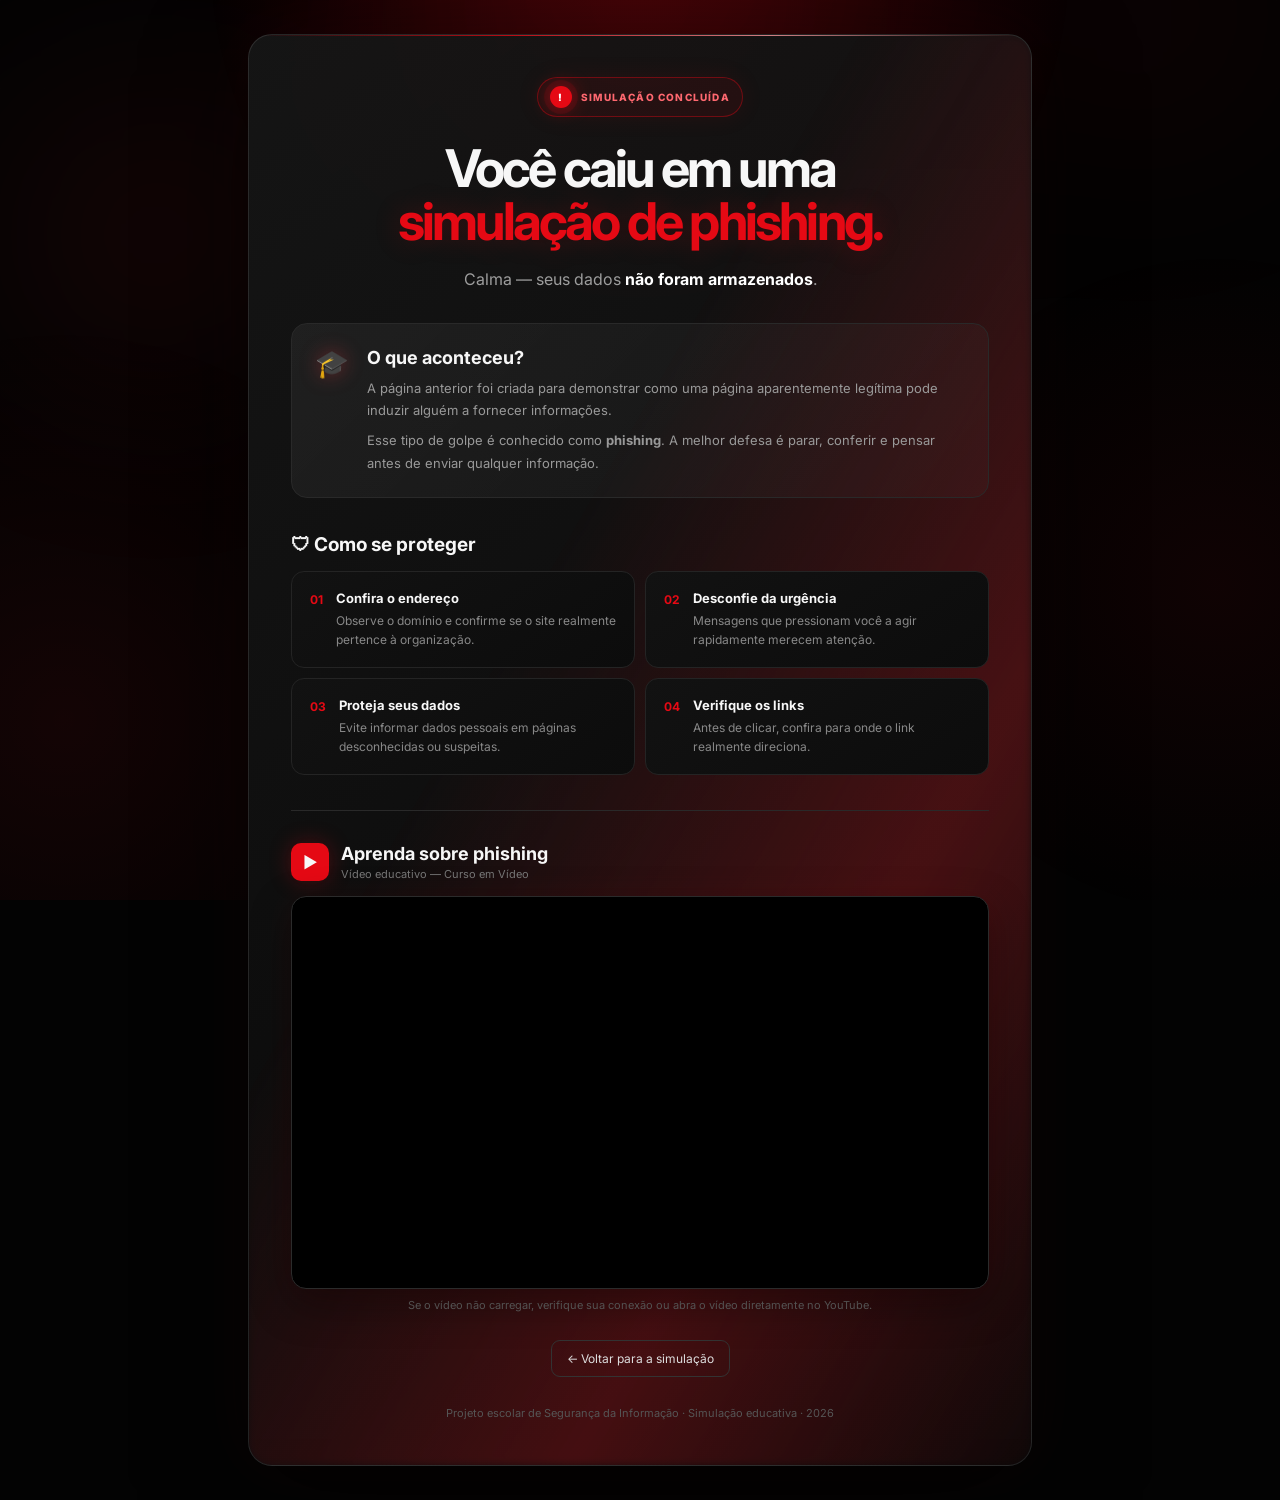
==== alerta.html @ 76ec2d92 "Add files via upload" ====
<!DOCTYPE html>
<html lang="pt-BR">
<head>
<meta charset="UTF-8">
<meta name="viewport" content="width=device-width, initial-scale=1.0">
<title>Alerta — Simulação de Phishing</title>
<link rel="preconnect" href="https://fonts.googleapis.com">
<link rel="preconnect" href="https://fonts.gstatic.com" crossorigin>
<link href="https://fonts.googleapis.com/css2?family=Inter:wght@400;500;600;700;800&display=swap" rel="stylesheet">
<link rel="stylesheet" href="style.css">
</head>
<body class="pagina-alerta">
<div class="bg-glow"></div>
<main class="container">
<section class="card alerta-card">
  <div class="status"><div class="pulse">!</div><span>SIMULAÇÃO CONCLUÍDA</span></div>
  <h1>Você caiu em uma<br><span>simulação de phishing.</span></h1>
  <p class="lead">Calma — seus dados <strong>não foram armazenados</strong>.</p>

  <div class="explicacao">
    <div class="section-icon">🎓</div>
    <div>
      <h2>O que aconteceu?</h2>
      <p>A página anterior foi criada para demonstrar como uma página aparentemente legítima pode induzir alguém a fornecer informações.</p>
      <p>Esse tipo de golpe é conhecido como <strong>phishing</strong>. A melhor defesa é parar, conferir e pensar antes de enviar qualquer informação.</p>
    </div>
  </div>

  <h2 class="section-title">🛡 Como se proteger</h2>
  <div class="dicas">
    <article><b>01</b><div><h3>Confira o endereço</h3><p>Observe o domínio e confirme se o site realmente pertence à organização.</p></div></article>
    <article><b>02</b><div><h3>Desconfie da urgência</h3><p>Mensagens que pressionam você a agir rapidamente merecem atenção.</p></div></article>
    <article><b>03</b><div><h3>Proteja seus dados</h3><p>Evite informar dados pessoais em páginas desconhecidas ou suspeitas.</p></div></article>
    <article><b>04</b><div><h3>Verifique os links</h3><p>Antes de clicar, confira para onde o link realmente direciona.</p></div></article>
  </div>

  <div class="video-box">
    <div class="video-heading"><span>▶</span><div><h2>Aprenda sobre phishing</h2><p>Vídeo educativo — Curso em Vídeo</p></div></div>
    <div class="iframe-wrap">
      <iframe
        src="https://www.youtube.com/embed/EihZ8WFBGKA"
        title="Phishing e Códigos Maliciosos - Curso em Vídeo"
        loading="lazy"
        allow="accelerometer; autoplay; clipboard-write; encrypted-media; gyroscope; picture-in-picture; web-share"
        referrerpolicy="strict-origin-when-cross-origin"
        allowfullscreen></iframe>
    </div>
    <p class="video-note">Se o vídeo não carregar, verifique sua conexão ou abra o vídeo diretamente no YouTube.</p>
  </div>

  <a class="voltar" href="index.html">← Voltar para a simulação</a>
  <footer>Projeto escolar de Segurança da Informação · Simulação educativa · 2026</footer>
</section>
</main>
</body>
</html>
---- style.css ----
*{margin:0;padding:0;box-sizing:border-box}
:root{--red:#e50914;--red2:#ff3945;--hot:#ff6b72;--dark:#050505;--card:#101010;--line:#292929;--text:#f7f7f7;--muted:#9d9d9d}
html{scroll-behavior:smooth}
body{font-family:Inter,Arial,sans-serif;background:#030303;color:var(--text);min-height:100vh;overflow-x:hidden}
body:before{content:"";position:fixed;inset:0;z-index:-5;background:radial-gradient(circle at 50% -5%,rgba(229,9,20,.22),transparent 38%),radial-gradient(circle at 5% 80%,rgba(255,30,40,.07),transparent 28%),radial-gradient(circle at 95% 65%,rgba(229,9,20,.06),transparent 25%);pointer-events:none}
body:after{content:"";position:fixed;inset:0;z-index:-4;opacity:.18;background-image:linear-gradient(rgba(255,255,255,.025) 1px,transparent 1px),linear-gradient(90deg,rgba(255,255,255,.025) 1px,transparent 1px);background-size:44px 44px;mask-image:linear-gradient(to bottom,black,transparent 90%);pointer-events:none}
.bg-glow{position:fixed;width:520px;height:520px;background:rgba(229,9,20,.11);filter:blur(110px);border-radius:50%;top:-280px;left:50%;transform:translateX(-50%);pointer-events:none;animation:glowPulse 5s ease-in-out infinite alternate;z-index:-3}
.bg-glow:before,.bg-glow:after{content:"";position:absolute;border-radius:50%;filter:blur(60px)}
.bg-glow:before{width:190px;height:190px;background:rgba(255,40,50,.2);left:-320px;top:420px;animation:floatA 8s ease-in-out infinite}
.bg-glow:after{width:150px;height:150px;background:rgba(255,0,20,.16);right:-320px;top:220px;animation:floatB 10s ease-in-out infinite}
.container{width:min(100%,820px);margin:auto;padding:34px 18px;position:relative}
.card{position:relative;background:linear-gradient(145deg,rgba(22,22,22,.94),rgba(8,8,8,.96));border:1px solid rgba(255,255,255,.11);border-radius:24px;box-shadow:0 30px 100px rgba(0,0,0,.65),0 0 70px rgba(229,9,20,.05);overflow:hidden;animation:cardIn .75s cubic-bezier(.2,.8,.2,1) both;backdrop-filter:blur(18px)}
.card:before{content:"";position:absolute;inset:-2px;z-index:-1;border-radius:inherit;background:linear-gradient(120deg,transparent 15%,rgba(255,30,40,.4),transparent 42%,transparent 70%,rgba(255,255,255,.08),transparent 90%);background-size:250% 250%;animation:borderSweep 8s linear infinite;filter:blur(5px);opacity:.6}
.card:after{content:"";position:absolute;left:0;right:0;top:0;height:1px;background:linear-gradient(90deg,transparent,var(--red),#ff9a9f,transparent);opacity:.8;animation:lineGlow 3s ease-in-out infinite}
.form-card{padding:42px}.brand{display:flex;align-items:center;gap:12px;font-size:13px;letter-spacing:2px;font-weight:700;color:#ddd;animation:fadeUp .7s .05s both}.brand b{color:var(--red)}
.logo{width:40px;height:40px;border-radius:12px;background:linear-gradient(145deg,var(--red2),#b8000a);display:grid;place-items:center;font-size:17px;box-shadow:0 0 25px rgba(229,9,20,.4),inset 0 1px rgba(255,255,255,.25);animation:logoFloat 3s ease-in-out infinite}
.hero{padding:65px 0 38px;max-width:680px}.tag{display:inline-flex;align-items:center;gap:8px;color:#ff7278;background:rgba(229,9,20,.09);border:1px solid rgba(229,9,20,.38);padding:8px 12px;border-radius:99px;font-size:10px;font-weight:800;letter-spacing:1.4px;box-shadow:0 0 25px rgba(229,9,20,.08);animation:fadeUp .7s .15s both}.tag:before{content:"";width:6px;height:6px;border-radius:50%;background:#ff4b55;box-shadow:0 0 12px #ff303c;animation:dotPulse 1.4s infinite}
.hero h1,.alerta-card>h1{font-size:clamp(38px,7vw,64px);line-height:1.02;letter-spacing:-2.8px;margin:18px 0;animation:fadeUp .7s .25s both}.hero h1 span,.alerta-card h1 span{color:var(--red);text-shadow:0 0 28px rgba(229,9,20,.22)}.hero p,.lead{color:var(--muted);font-size:16px;line-height:1.7;max-width:600px;animation:fadeUp .7s .35s both}
form{border-top:1px solid var(--line);padding-top:34px;animation:fadeUp .7s .45s both}.grid{display:grid;grid-template-columns:1fr 1fr;gap:18px}.campo{margin-bottom:23px}label{display:block;font-size:13px;font-weight:700;margin-bottom:9px;color:#ddd}
input{width:100%;height:54px;border:1px solid #303030;border-radius:12px;background:rgba(6,6,6,.85);color:#fff;padding:0 15px;font-size:14px;outline:none;transition:.25s;box-shadow:inset 0 0 0 1px transparent}input::placeholder{color:#626262}input:hover{border-color:#484848}input:focus{border-color:var(--red);box-shadow:0 0 0 3px rgba(229,9,20,.1),0 0 28px rgba(229,9,20,.13);transform:translateY(-1px)}
.aviso{display:flex;gap:13px;padding:15px;border:1px solid rgba(229,9,20,.25);background:linear-gradient(90deg,rgba(229,9,20,.08),rgba(229,9,20,.025));border-radius:12px;margin:5px 0 20px;animation:warningPulse 3s ease-in-out infinite}.aviso>span{color:#ff4c55;font-size:20px;text-shadow:0 0 14px rgba(255,40,50,.6)}.aviso strong{font-size:13px}.aviso p{color:#999;font-size:12px;line-height:1.5;margin-top:4px}
button{position:relative;isolation:isolate;overflow:hidden;width:100%;height:56px;border:0;border-radius:12px;background:linear-gradient(110deg,#b90009,var(--red),#ff2732,var(--red));background-size:300% 100%;color:#fff;font-weight:800;font-size:14px;cursor:pointer;transition:.25s;box-shadow:0 12px 35px rgba(229,9,20,.25),0 0 0 1px rgba(255,255,255,.08) inset;animation:buttonGradient 5s linear infinite}button:before{content:"";position:absolute;inset:0;z-index:-1;background:linear-gradient(100deg,transparent 20%,rgba(255,255,255,.32) 48%,transparent 70%);transform:translateX(-120%);animation:shine 3.5s ease-in-out infinite}button:hover{transform:translateY(-3px);box-shadow:0 18px 45px rgba(229,9,20,.38),0 0 30px rgba(229,9,20,.14)}button:active{transform:translateY(-1px) scale(.995)}button span{font-size:18px;margin-left:7px;display:inline-block;transition:.25s}button:hover span{transform:translateX(5px)}
footer{text-align:center;color:#555;font-size:11px;margin-top:28px;line-height:1.6}
.alerta-card{padding:42px;text-align:center}.status{display:inline-flex;align-items:center;gap:9px;border:1px solid rgba(229,9,20,.4);background:rgba(229,9,20,.08);color:#ff6870;padding:8px 12px;border-radius:99px;font-size:10px;font-weight:800;letter-spacing:1.2px;box-shadow:0 0 25px rgba(229,9,20,.08);animation:fadeUp .7s both}.pulse{width:22px;height:22px;border-radius:50%;background:var(--red);color:#fff;display:grid;place-items:center;font-weight:900;box-shadow:0 0 0 6px rgba(229,9,20,.1),0 0 18px rgba(229,9,20,.55);animation:dotPulse 1.5s infinite}.alerta-card>h1{font-size:clamp(34px,6vw,52px);margin-top:25px}.lead{margin:0 auto 30px}.lead strong{color:#fff}
.explicacao{display:flex;text-align:left;gap:18px;padding:23px;background:linear-gradient(135deg,rgba(255,255,255,.055),rgba(255,255,255,.018));border:1px solid var(--line);border-radius:16px;margin-bottom:35px;transition:.3s}.explicacao:hover{transform:translateY(-4px);border-color:rgba(229,9,20,.35);box-shadow:0 15px 40px rgba(0,0,0,.3),0 0 25px rgba(229,9,20,.07)}.section-icon{font-size:27px;filter:drop-shadow(0 0 10px rgba(255,60,70,.35))}.explicacao h2{font-size:18px;margin-bottom:9px}.explicacao p{color:#999;font-size:13px;line-height:1.7;margin-bottom:8px}.explicacao p:last-child{margin-bottom:0}.section-title{text-align:left;font-size:19px;margin-bottom:15px}
.dicas{display:grid;grid-template-columns:1fr 1fr;gap:10px;text-align:left;margin-bottom:35px}.dicas article{display:flex;gap:13px;padding:18px;background:linear-gradient(145deg,#121212,#0c0c0c);border:1px solid #242424;border-radius:13px;transition:.3s;position:relative;overflow:hidden}.dicas article:before{content:"";position:absolute;inset:0;background:linear-gradient(110deg,transparent,rgba(229,9,20,.09),transparent);transform:translateX(-110%);transition:.5s}.dicas article:hover{transform:translateY(-5px);border-color:rgba(229,9,20,.35);box-shadow:0 12px 30px rgba(0,0,0,.35),0 0 24px rgba(229,9,20,.07)}.dicas article:hover:before{transform:translateX(110%)}.dicas article>b{color:var(--red);font-size:12px;padding-top:2px}.dicas h3{font-size:13px;margin-bottom:5px}.dicas p{font-size:12px;line-height:1.6;color:#888}
.video-box{text-align:left;border-top:1px solid var(--line);padding-top:32px}.video-heading{display:flex;align-items:center;gap:12px;margin-bottom:15px}.video-heading>span{width:38px;height:38px;border-radius:10px;background:var(--red);display:grid;place-items:center;box-shadow:0 0 22px rgba(229,9,20,.28);animation:logoFloat 3s ease-in-out infinite}.video-heading h2{font-size:18px}.video-heading p{font-size:11px;color:#777;margin-top:3px}.iframe-wrap{position:relative;width:100%;aspect-ratio:16/9;background:#000;border-radius:15px;overflow:hidden;border:1px solid #2b2b2b;box-shadow:0 15px 40px rgba(0,0,0,.4),0 0 35px rgba(229,9,20,.07);transition:.3s}.iframe-wrap:hover{border-color:rgba(229,9,20,.35);box-shadow:0 18px 50px rgba(0,0,0,.5),0 0 45px rgba(229,9,20,.11)}iframe{width:100%;height:100%;border:0;display:block}.video-note{color:#666;font-size:11px;text-align:center;margin-top:9px}.voltar{display:block;width:max-content;margin:28px auto 0;color:#ddd;text-decoration:none;font-size:12px;border:1px solid #333;padding:10px 15px;border-radius:9px;transition:.25s}.voltar:hover{border-color:var(--red);color:#fff;box-shadow:0 0 22px rgba(229,9,20,.12);transform:translateY(-2px)}
@keyframes cardIn{from{opacity:0;transform:translateY(25px) scale(.985)}to{opacity:1;transform:none}}@keyframes fadeUp{from{opacity:0;transform:translateY(14px)}to{opacity:1;transform:none}}@keyframes glowPulse{from{opacity:.55;transform:translateX(-50%) scale(.95)}to{opacity:1;transform:translateX(-50%) scale(1.08)}}@keyframes logoFloat{0%,100%{transform:translateY(0)}50%{transform:translateY(-4px)}}@keyframes dotPulse{0%,100%{box-shadow:0 0 0 5px rgba(229,9,20,.1),0 0 12px rgba(229,9,20,.4)}50%{box-shadow:0 0 0 9px rgba(229,9,20,.02),0 0 24px rgba(229,9,20,.8)}}@keyframes borderSweep{0%{background-position:0% 50%}100%{background-position:250% 50%}}@keyframes lineGlow{0%,100%{opacity:.35}50%{opacity:1}}@keyframes warningPulse{0%,100%{box-shadow:0 0 0 rgba(229,9,20,0)}50%{box-shadow:0 0 25px rgba(229,9,20,.06)}}@keyframes buttonGradient{0%{background-position:0% 50%}100%{background-position:300% 50%}}@keyframes shine{0%,45%{transform:translateX(-120%)}70%,100%{transform:translateX(120%)}}@keyframes floatA{0%,100%{transform:translate(0,0)}50%{transform:translate(35px,-25px)}}@keyframes floatB{0%,100%{transform:translate(0,0)}50%{transform:translate(-30px,30px)}}
@media(prefers-reduced-motion:reduce){*,*::before,*::after{animation-duration:.001ms!important;animation-iteration-count:1!important;scroll-behavior:auto!important;transition:none!important}}
@media(max-width:650px){.container{padding:15px 10px}.form-card,.alerta-card{padding:25px 19px;border-radius:18px}.hero{padding:45px 0 30px}.hero h1,.alerta-card>h1{letter-spacing:-1.8px}.grid,.dicas{grid-template-columns:1fr}.explicacao{padding:17px}.video-box{padding-top:25px}}
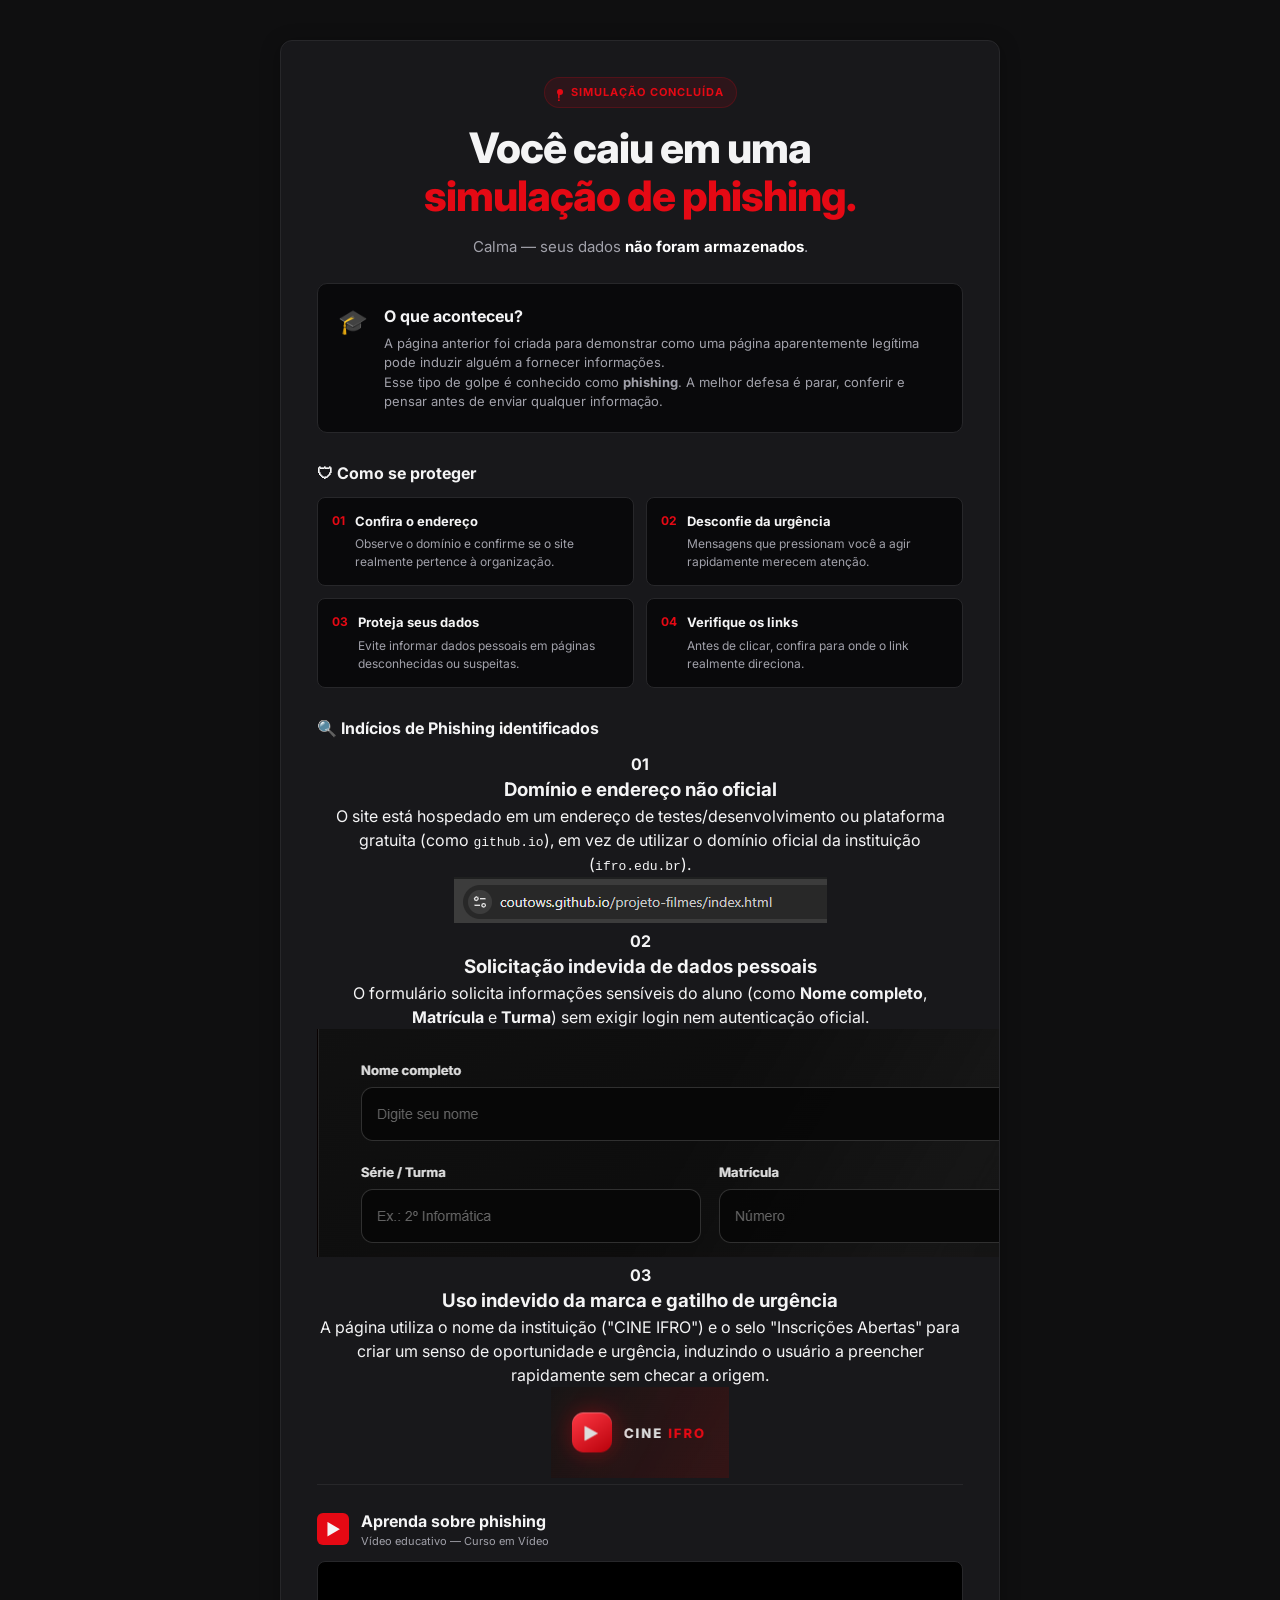
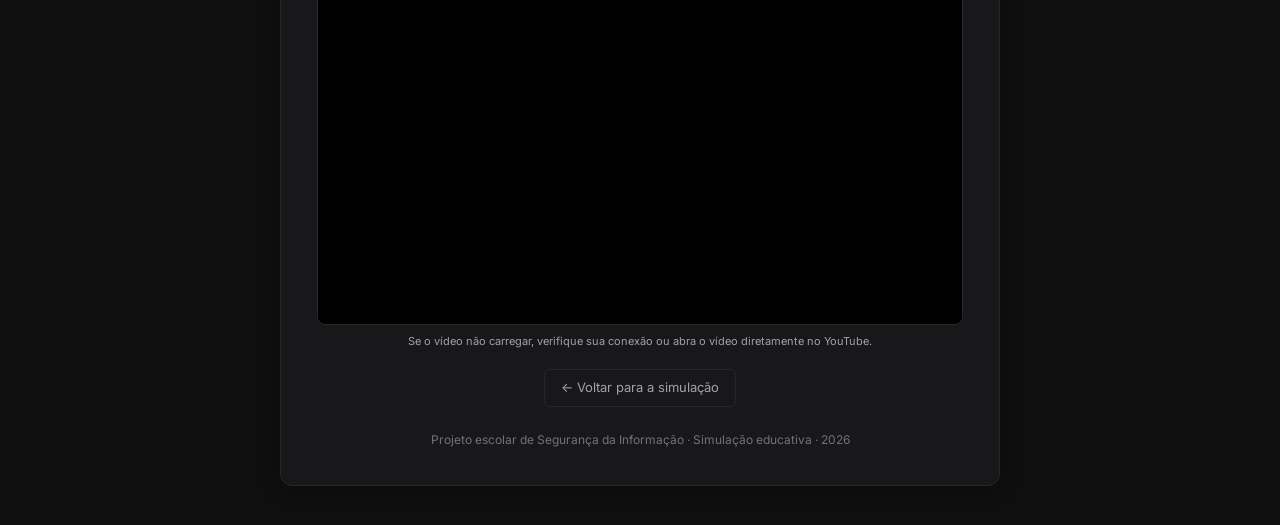
==== commit 3a27b795: "mudança para mostrar melhor as provas de phishing" ====
--- a/alerta.html
+++ b/alerta.html
@@ -1,56 +1,137 @@
 <!DOCTYPE html>
 <html lang="pt-BR">
+
 <head>
-<meta charset="UTF-8">
-<meta name="viewport" content="width=device-width, initial-scale=1.0">
-<title>Alerta — Simulação de Phishing</title>
-<link rel="preconnect" href="https://fonts.googleapis.com">
-<link rel="preconnect" href="https://fonts.gstatic.com" crossorigin>
-<link href="https://fonts.googleapis.com/css2?family=Inter:wght@400;500;600;700;800&display=swap" rel="stylesheet">
-<link rel="stylesheet" href="style.css">
+  <meta charset="UTF-8">
+  <meta name="viewport" content="width=device-width, initial-scale=1.0">
+  <title>Alerta — Simulação de Phishing</title>
+  <link rel="preconnect" href="https://fonts.googleapis.com">
+  <link rel="preconnect" href="https://fonts.gstatic.com" crossorigin>
+  <link href="https://fonts.googleapis.com/css2?family=Inter:wght@400;500;600;700;800&display=swap" rel="stylesheet">
+  <link rel="stylesheet" href="style.css">
 </head>
+
 <body class="pagina-alerta">
-<div class="bg-glow"></div>
-<main class="container">
-<section class="card alerta-card">
-  <div class="status"><div class="pulse">!</div><span>SIMULAÇÃO CONCLUÍDA</span></div>
-  <h1>Você caiu em uma<br><span>simulação de phishing.</span></h1>
-  <p class="lead">Calma — seus dados <strong>não foram armazenados</strong>.</p>
+  <div class="bg-glow"></div>
+  <main class="container">
+    <section class="card alerta-card">
+      <div class="status">
+        <div class="pulse">!</div><span>SIMULAÇÃO CONCLUÍDA</span>
+      </div>
+      <h1>Você caiu em uma<br><span>simulação de phishing.</span></h1>
+      <p class="lead">Calma — seus dados <strong>não foram armazenados</strong>.</p>
 
-  <div class="explicacao">
-    <div class="section-icon">🎓</div>
-    <div>
-      <h2>O que aconteceu?</h2>
-      <p>A página anterior foi criada para demonstrar como uma página aparentemente legítima pode induzir alguém a fornecer informações.</p>
-      <p>Esse tipo de golpe é conhecido como <strong>phishing</strong>. A melhor defesa é parar, conferir e pensar antes de enviar qualquer informação.</p>
-    </div>
-  </div>
+      <div class="explicacao">
+        <div class="section-icon">🎓</div>
+        <div>
+          <h2>O que aconteceu?</h2>
+          <p>A página anterior foi criada para demonstrar como uma página aparentemente legítima pode induzir alguém a
+            fornecer informações.</p>
+          <p>Esse tipo de golpe é conhecido como <strong>phishing</strong>. A melhor defesa é parar, conferir e pensar
+            antes de enviar qualquer informação.</p>
+        </div>
+      </div>
 
-  <h2 class="section-title">🛡 Como se proteger</h2>
-  <div class="dicas">
-    <article><b>01</b><div><h3>Confira o endereço</h3><p>Observe o domínio e confirme se o site realmente pertence à organização.</p></div></article>
-    <article><b>02</b><div><h3>Desconfie da urgência</h3><p>Mensagens que pressionam você a agir rapidamente merecem atenção.</p></div></article>
-    <article><b>03</b><div><h3>Proteja seus dados</h3><p>Evite informar dados pessoais em páginas desconhecidas ou suspeitas.</p></div></article>
-    <article><b>04</b><div><h3>Verifique os links</h3><p>Antes de clicar, confira para onde o link realmente direciona.</p></div></article>
-  </div>
+      <h2 class="section-title">🛡 Como se proteger</h2>
+      <div class="dicas">
+        <article><b>01</b>
+          <div>
+            <h3>Confira o endereço</h3>
+            <p>Observe o domínio e confirme se o site realmente pertence à organização.</p>
+          </div>
+        </article>
+        <article><b>02</b>
+          <div>
+            <h3>Desconfie da urgência</h3>
+            <p>Mensagens que pressionam você a agir rapidamente merecem atenção.</p>
+          </div>
+        </article>
+        <article><b>03</b>
+          <div>
+            <h3>Proteja seus dados</h3>
+            <p>Evite informar dados pessoais em páginas desconhecidas ou suspeitas.</p>
+          </div>
+        </article>
+        <article><b>04</b>
+          <div>
+            <h3>Verifique os links</h3>
+            <p>Antes de clicar, confira para onde o link realmente direciona.</p>
+          </div>
+        </article>
+      </div>
 
-  <div class="video-box">
-    <div class="video-heading"><span>▶</span><div><h2>Aprenda sobre phishing</h2><p>Vídeo educativo — Curso em Vídeo</p></div></div>
-    <div class="iframe-wrap">
-      <iframe
-        src="https://www.youtube.com/embed/EihZ8WFBGKA"
-        title="Phishing e Códigos Maliciosos - Curso em Vídeo"
-        loading="lazy"
-        allow="accelerometer; autoplay; clipboard-write; encrypted-media; gyroscope; picture-in-picture; web-share"
-        referrerpolicy="strict-origin-when-cross-origin"
-        allowfullscreen></iframe>
-    </div>
-    <p class="video-note">Se o vídeo não carregar, verifique sua conexão ou abra o vídeo diretamente no YouTube.</p>
-  </div>
+      <h2 class="section-title">🔍 Indícios de Phishing identificados</h2>
+      <div class="indicios-lista">
 
-  <a class="voltar" href="index.html">← Voltar para a simulação</a>
-  <footer>Projeto escolar de Segurança da Informação · Simulação educativa · 2026</footer>
-</section>
-</main>
+        <article class="indicio-card">
+          <div class="indicio-conteudo">
+            <b>01</b>
+            <div>
+              <h3>Domínio e endereço não oficial</h3>
+              <p>O site está hospedado em um endereço de testes/desenvolvimento ou plataforma gratuita (como
+                <code>github.io</code>), em vez de utilizar o domínio oficial da instituição (<code>ifro.edu.br</code>).
+              </p>
+            </div>
+          </div>
+          <div class="imagem-container">
+            <!-- COLOQUE SUA IMAGEM DO INDICIO 1 AQUI -->
+            <img src="indicios/link.png" alt="Indício 1 - Domínio não oficial">
+          </div>
+        </article>
+
+        <article class="indicio-card">
+          <div class="indicio-conteudo">
+            <b>02</b>
+            <div>
+              <h3>Solicitação indevida de dados pessoais</h3>
+              <p>O formulário solicita informações sensíveis do aluno (como <strong>Nome completo</strong>,
+                <strong>Matrícula</strong> e <strong>Turma</strong>) sem exigir login nem autenticação oficial.</p>
+            </div>
+          </div>
+          <div class="imagem-container">
+            <!-- COLOQUE SUA IMAGEM DO INDICIO 2 AQUI -->
+            <img src="indicios/dados_pessoais.png" alt="Indício 2 - Coleta de dados sensíveis">
+          </div>
+        </article>
+
+        <article class="indicio-card">
+          <div class="indicio-conteudo">
+            <b>03</b>
+            <div>
+              <h3>Uso indevido da marca e gatilho de urgência</h3>
+              <p>A página utiliza o nome da instituição ("CINE IFRO") e o selo "Inscrições Abertas" para criar um senso
+                de oportunidade e urgência, induzindo o usuário a preencher rapidamente sem checar a origem.</p>
+            </div>
+          </div>
+          <div class="imagem-container">
+            <!-- COLOQUE SUA IMAGEM DO INDICIO 3 AQUI -->
+            <img src="indicios/logo.png" alt="Indício 3 - Uso de marca e urgência">
+          </div>
+        </article>
+
+      </div>
+
+      <div class="video-box">
+        <div class="video-heading"><span>▶</span>
+          <div>
+            <h2>Aprenda sobre phishing</h2>
+            <p>Vídeo educativo — Curso em Vídeo</p>
+          </div>
+        </div>
+        <div class="iframe-wrap">
+          <iframe src="https://www.youtube.com/embed/2HOZubaXhaA" title="Como não cair em um golpe digital"
+            loading="lazy"
+            allow="accelerometer; autoplay; clipboard-write; encrypted-media; gyroscope; picture-in-picture; web-share"
+            referrerpolicy="strict-origin-when-cross-origin" allowfullscreen>
+          </iframe>
+        </div>
+        <p class="video-note">Se o vídeo não carregar, verifique sua conexão ou abra o vídeo diretamente no YouTube.</p>
+      </div>
+
+      <a class="voltar" href="index.html">← Voltar para a simulação</a>
+      <footer>Projeto escolar de Segurança da Informação · Simulação educativa · 2026</footer>
+    </section>
+  </main>
 </body>
-</html>
+
+</html>
--- a/style.css
+++ b/style.css
@@ -1,30 +1,389 @@
-*{margin:0;padding:0;box-sizing:border-box}
-:root{--red:#e50914;--red2:#ff3945;--hot:#ff6b72;--dark:#050505;--card:#101010;--line:#292929;--text:#f7f7f7;--muted:#9d9d9d}
-html{scroll-behavior:smooth}
-body{font-family:Inter,Arial,sans-serif;background:#030303;color:var(--text);min-height:100vh;overflow-x:hidden}
-body:before{content:"";position:fixed;inset:0;z-index:-5;background:radial-gradient(circle at 50% -5%,rgba(229,9,20,.22),transparent 38%),radial-gradient(circle at 5% 80%,rgba(255,30,40,.07),transparent 28%),radial-gradient(circle at 95% 65%,rgba(229,9,20,.06),transparent 25%);pointer-events:none}
-body:after{content:"";position:fixed;inset:0;z-index:-4;opacity:.18;background-image:linear-gradient(rgba(255,255,255,.025) 1px,transparent 1px),linear-gradient(90deg,rgba(255,255,255,.025) 1px,transparent 1px);background-size:44px 44px;mask-image:linear-gradient(to bottom,black,transparent 90%);pointer-events:none}
-.bg-glow{position:fixed;width:520px;height:520px;background:rgba(229,9,20,.11);filter:blur(110px);border-radius:50%;top:-280px;left:50%;transform:translateX(-50%);pointer-events:none;animation:glowPulse 5s ease-in-out infinite alternate;z-index:-3}
-.bg-glow:before,.bg-glow:after{content:"";position:absolute;border-radius:50%;filter:blur(60px)}
-.bg-glow:before{width:190px;height:190px;background:rgba(255,40,50,.2);left:-320px;top:420px;animation:floatA 8s ease-in-out infinite}
-.bg-glow:after{width:150px;height:150px;background:rgba(255,0,20,.16);right:-320px;top:220px;animation:floatB 10s ease-in-out infinite}
-.container{width:min(100%,820px);margin:auto;padding:34px 18px;position:relative}
-.card{position:relative;background:linear-gradient(145deg,rgba(22,22,22,.94),rgba(8,8,8,.96));border:1px solid rgba(255,255,255,.11);border-radius:24px;box-shadow:0 30px 100px rgba(0,0,0,.65),0 0 70px rgba(229,9,20,.05);overflow:hidden;animation:cardIn .75s cubic-bezier(.2,.8,.2,1) both;backdrop-filter:blur(18px)}
-.card:before{content:"";position:absolute;inset:-2px;z-index:-1;border-radius:inherit;background:linear-gradient(120deg,transparent 15%,rgba(255,30,40,.4),transparent 42%,transparent 70%,rgba(255,255,255,.08),transparent 90%);background-size:250% 250%;animation:borderSweep 8s linear infinite;filter:blur(5px);opacity:.6}
-.card:after{content:"";position:absolute;left:0;right:0;top:0;height:1px;background:linear-gradient(90deg,transparent,var(--red),#ff9a9f,transparent);opacity:.8;animation:lineGlow 3s ease-in-out infinite}
-.form-card{padding:42px}.brand{display:flex;align-items:center;gap:12px;font-size:13px;letter-spacing:2px;font-weight:700;color:#ddd;animation:fadeUp .7s .05s both}.brand b{color:var(--red)}
-.logo{width:40px;height:40px;border-radius:12px;background:linear-gradient(145deg,var(--red2),#b8000a);display:grid;place-items:center;font-size:17px;box-shadow:0 0 25px rgba(229,9,20,.4),inset 0 1px rgba(255,255,255,.25);animation:logoFloat 3s ease-in-out infinite}
-.hero{padding:65px 0 38px;max-width:680px}.tag{display:inline-flex;align-items:center;gap:8px;color:#ff7278;background:rgba(229,9,20,.09);border:1px solid rgba(229,9,20,.38);padding:8px 12px;border-radius:99px;font-size:10px;font-weight:800;letter-spacing:1.4px;box-shadow:0 0 25px rgba(229,9,20,.08);animation:fadeUp .7s .15s both}.tag:before{content:"";width:6px;height:6px;border-radius:50%;background:#ff4b55;box-shadow:0 0 12px #ff303c;animation:dotPulse 1.4s infinite}
-.hero h1,.alerta-card>h1{font-size:clamp(38px,7vw,64px);line-height:1.02;letter-spacing:-2.8px;margin:18px 0;animation:fadeUp .7s .25s both}.hero h1 span,.alerta-card h1 span{color:var(--red);text-shadow:0 0 28px rgba(229,9,20,.22)}.hero p,.lead{color:var(--muted);font-size:16px;line-height:1.7;max-width:600px;animation:fadeUp .7s .35s both}
-form{border-top:1px solid var(--line);padding-top:34px;animation:fadeUp .7s .45s both}.grid{display:grid;grid-template-columns:1fr 1fr;gap:18px}.campo{margin-bottom:23px}label{display:block;font-size:13px;font-weight:700;margin-bottom:9px;color:#ddd}
-input{width:100%;height:54px;border:1px solid #303030;border-radius:12px;background:rgba(6,6,6,.85);color:#fff;padding:0 15px;font-size:14px;outline:none;transition:.25s;box-shadow:inset 0 0 0 1px transparent}input::placeholder{color:#626262}input:hover{border-color:#484848}input:focus{border-color:var(--red);box-shadow:0 0 0 3px rgba(229,9,20,.1),0 0 28px rgba(229,9,20,.13);transform:translateY(-1px)}
-.aviso{display:flex;gap:13px;padding:15px;border:1px solid rgba(229,9,20,.25);background:linear-gradient(90deg,rgba(229,9,20,.08),rgba(229,9,20,.025));border-radius:12px;margin:5px 0 20px;animation:warningPulse 3s ease-in-out infinite}.aviso>span{color:#ff4c55;font-size:20px;text-shadow:0 0 14px rgba(255,40,50,.6)}.aviso strong{font-size:13px}.aviso p{color:#999;font-size:12px;line-height:1.5;margin-top:4px}
-button{position:relative;isolation:isolate;overflow:hidden;width:100%;height:56px;border:0;border-radius:12px;background:linear-gradient(110deg,#b90009,var(--red),#ff2732,var(--red));background-size:300% 100%;color:#fff;font-weight:800;font-size:14px;cursor:pointer;transition:.25s;box-shadow:0 12px 35px rgba(229,9,20,.25),0 0 0 1px rgba(255,255,255,.08) inset;animation:buttonGradient 5s linear infinite}button:before{content:"";position:absolute;inset:0;z-index:-1;background:linear-gradient(100deg,transparent 20%,rgba(255,255,255,.32) 48%,transparent 70%);transform:translateX(-120%);animation:shine 3.5s ease-in-out infinite}button:hover{transform:translateY(-3px);box-shadow:0 18px 45px rgba(229,9,20,.38),0 0 30px rgba(229,9,20,.14)}button:active{transform:translateY(-1px) scale(.995)}button span{font-size:18px;margin-left:7px;display:inline-block;transition:.25s}button:hover span{transform:translateX(5px)}
-footer{text-align:center;color:#555;font-size:11px;margin-top:28px;line-height:1.6}
-.alerta-card{padding:42px;text-align:center}.status{display:inline-flex;align-items:center;gap:9px;border:1px solid rgba(229,9,20,.4);background:rgba(229,9,20,.08);color:#ff6870;padding:8px 12px;border-radius:99px;font-size:10px;font-weight:800;letter-spacing:1.2px;box-shadow:0 0 25px rgba(229,9,20,.08);animation:fadeUp .7s both}.pulse{width:22px;height:22px;border-radius:50%;background:var(--red);color:#fff;display:grid;place-items:center;font-weight:900;box-shadow:0 0 0 6px rgba(229,9,20,.1),0 0 18px rgba(229,9,20,.55);animation:dotPulse 1.5s infinite}.alerta-card>h1{font-size:clamp(34px,6vw,52px);margin-top:25px}.lead{margin:0 auto 30px}.lead strong{color:#fff}
-.explicacao{display:flex;text-align:left;gap:18px;padding:23px;background:linear-gradient(135deg,rgba(255,255,255,.055),rgba(255,255,255,.018));border:1px solid var(--line);border-radius:16px;margin-bottom:35px;transition:.3s}.explicacao:hover{transform:translateY(-4px);border-color:rgba(229,9,20,.35);box-shadow:0 15px 40px rgba(0,0,0,.3),0 0 25px rgba(229,9,20,.07)}.section-icon{font-size:27px;filter:drop-shadow(0 0 10px rgba(255,60,70,.35))}.explicacao h2{font-size:18px;margin-bottom:9px}.explicacao p{color:#999;font-size:13px;line-height:1.7;margin-bottom:8px}.explicacao p:last-child{margin-bottom:0}.section-title{text-align:left;font-size:19px;margin-bottom:15px}
-.dicas{display:grid;grid-template-columns:1fr 1fr;gap:10px;text-align:left;margin-bottom:35px}.dicas article{display:flex;gap:13px;padding:18px;background:linear-gradient(145deg,#121212,#0c0c0c);border:1px solid #242424;border-radius:13px;transition:.3s;position:relative;overflow:hidden}.dicas article:before{content:"";position:absolute;inset:0;background:linear-gradient(110deg,transparent,rgba(229,9,20,.09),transparent);transform:translateX(-110%);transition:.5s}.dicas article:hover{transform:translateY(-5px);border-color:rgba(229,9,20,.35);box-shadow:0 12px 30px rgba(0,0,0,.35),0 0 24px rgba(229,9,20,.07)}.dicas article:hover:before{transform:translateX(110%)}.dicas article>b{color:var(--red);font-size:12px;padding-top:2px}.dicas h3{font-size:13px;margin-bottom:5px}.dicas p{font-size:12px;line-height:1.6;color:#888}
-.video-box{text-align:left;border-top:1px solid var(--line);padding-top:32px}.video-heading{display:flex;align-items:center;gap:12px;margin-bottom:15px}.video-heading>span{width:38px;height:38px;border-radius:10px;background:var(--red);display:grid;place-items:center;box-shadow:0 0 22px rgba(229,9,20,.28);animation:logoFloat 3s ease-in-out infinite}.video-heading h2{font-size:18px}.video-heading p{font-size:11px;color:#777;margin-top:3px}.iframe-wrap{position:relative;width:100%;aspect-ratio:16/9;background:#000;border-radius:15px;overflow:hidden;border:1px solid #2b2b2b;box-shadow:0 15px 40px rgba(0,0,0,.4),0 0 35px rgba(229,9,20,.07);transition:.3s}.iframe-wrap:hover{border-color:rgba(229,9,20,.35);box-shadow:0 18px 50px rgba(0,0,0,.5),0 0 45px rgba(229,9,20,.11)}iframe{width:100%;height:100%;border:0;display:block}.video-note{color:#666;font-size:11px;text-align:center;margin-top:9px}.voltar{display:block;width:max-content;margin:28px auto 0;color:#ddd;text-decoration:none;font-size:12px;border:1px solid #333;padding:10px 15px;border-radius:9px;transition:.25s}.voltar:hover{border-color:var(--red);color:#fff;box-shadow:0 0 22px rgba(229,9,20,.12);transform:translateY(-2px)}
-@keyframes cardIn{from{opacity:0;transform:translateY(25px) scale(.985)}to{opacity:1;transform:none}}@keyframes fadeUp{from{opacity:0;transform:translateY(14px)}to{opacity:1;transform:none}}@keyframes glowPulse{from{opacity:.55;transform:translateX(-50%) scale(.95)}to{opacity:1;transform:translateX(-50%) scale(1.08)}}@keyframes logoFloat{0%,100%{transform:translateY(0)}50%{transform:translateY(-4px)}}@keyframes dotPulse{0%,100%{box-shadow:0 0 0 5px rgba(229,9,20,.1),0 0 12px rgba(229,9,20,.4)}50%{box-shadow:0 0 0 9px rgba(229,9,20,.02),0 0 24px rgba(229,9,20,.8)}}@keyframes borderSweep{0%{background-position:0% 50%}100%{background-position:250% 50%}}@keyframes lineGlow{0%,100%{opacity:.35}50%{opacity:1}}@keyframes warningPulse{0%,100%{box-shadow:0 0 0 rgba(229,9,20,0)}50%{box-shadow:0 0 25px rgba(229,9,20,.06)}}@keyframes buttonGradient{0%{background-position:0% 50%}100%{background-position:300% 50%}}@keyframes shine{0%,45%{transform:translateX(-120%)}70%,100%{transform:translateX(120%)}}@keyframes floatA{0%,100%{transform:translate(0,0)}50%{transform:translate(35px,-25px)}}@keyframes floatB{0%,100%{transform:translate(0,0)}50%{transform:translate(-30px,30px)}}
-@media(prefers-reduced-motion:reduce){*,*::before,*::after{animation-duration:.001ms!important;animation-iteration-count:1!important;scroll-behavior:auto!important;transition:none!important}}
-@media(max-width:650px){.container{padding:15px 10px}.form-card,.alerta-card{padding:25px 19px;border-radius:18px}.hero{padding:45px 0 30px}.hero h1,.alerta-card>h1{letter-spacing:-1.8px}.grid,.dicas{grid-template-columns:1fr}.explicacao{padding:17px}.video-box{padding-top:25px}}
+* {
+    margin: 0;
+    padding: 0;
+    box-sizing: border-box;
+}
+
+:root {
+    --primary: #e50914;
+    --primary-hover: #b8000a;
+    --bg: #0f0f10;
+    --surface: #18181b;
+    --border: #27272a;
+    --text: #f4f4f5;
+    --muted: #a1a1aa;
+}
+
+html {
+    scroll-behavior: smooth;
+}
+
+body {
+    font-family: Inter, system-ui, -apple-system, sans-serif;
+    background-color: var(--bg);
+    color: var(--text);
+    min-height: 100vh;
+    overflow-x: hidden;
+    line-height: 1.5;
+}
+
+.bg-glow {
+    display: none;
+}
+
+.container {
+    width: min(100%, 760px);
+    margin: 0 auto;
+    padding: 40px 20px;
+}
+
+.card {
+    background: var(--surface);
+    border: 1px solid var(--border);
+    border-radius: 12px;
+    box-shadow: 0 4px 20px rgba(0, 0, 0, 0.3);
+    overflow: hidden;
+}
+
+.form-card,
+.alerta-card {
+    padding: 36px;
+}
+
+.brand {
+    display: flex;
+    align-items: center;
+    gap: 10px;
+    font-size: 13px;
+    letter-spacing: 1.5px;
+    font-weight: 700;
+    color: var(--text);
+}
+
+.brand b {
+    color: var(--primary);
+}
+
+.logo {
+    width: 36px;
+    height: 36px;
+    border-radius: 8px;
+    background: var(--primary);
+    display: grid;
+    place-items: center;
+    font-size: 16px;
+}
+
+.hero {
+    padding: 40px 0 24px;
+}
+
+.tag,
+.status {
+    display: inline-flex;
+    align-items: center;
+    gap: 8px;
+    color: var(--primary);
+    background: rgba(229, 9, 20, 0.1);
+    border: 1px solid rgba(229, 9, 20, 0.2);
+    padding: 6px 12px;
+    border-radius: 20px;
+    font-size: 11px;
+    font-weight: 700;
+    letter-spacing: 1px;
+}
+
+.tag:before,
+.pulse {
+    content: "";
+    width: 6px;
+    height: 6px;
+    border-radius: 50%;
+    background: var(--primary);
+}
+
+.hero h1,
+.alerta-card > h1 {
+    font-size: clamp(28px, 5vw, 42px);
+    line-height: 1.15;
+    letter-spacing: -1px;
+    margin: 16px 0;
+    font-weight: 800;
+}
+
+.hero h1 span,
+.alerta-card h1 span {
+    color: var(--primary);
+}
+
+.hero p,
+.lead {
+    color: var(--muted);
+    font-size: 15px;
+    max-width: 580px;
+}
+
+form {
+    border-top: 1px solid var(--border);
+    padding-top: 28px;
+    margin-top: 10px;
+}
+
+.grid {
+    display: grid;
+    grid-template-columns: 1fr 1fr;
+    gap: 16px;
+}
+
+.campo {
+    margin-bottom: 20px;
+}
+
+label {
+    display: block;
+    font-size: 13px;
+    font-weight: 600;
+    margin-bottom: 8px;
+    color: var(--text);
+}
+
+input {
+    width: 100%;
+    height: 48px;
+    border: 1px solid var(--border);
+    border-radius: 8px;
+    background: #09090b;
+    color: #fff;
+    padding: 0 14px;
+    font-size: 14px;
+    outline: none;
+    transition: border-color 0.2s ease;
+}
+
+input::placeholder {
+    color: #52525b;
+}
+
+input:focus {
+    border-color: var(--primary);
+}
+
+.aviso {
+    display: flex;
+    gap: 12px;
+    padding: 14px;
+    border: 1px solid rgba(229, 9, 20, 0.3);
+    background: rgba(229, 9, 20, 0.05);
+    border-radius: 8px;
+    margin: 10px 0 20px;
+}
+
+.aviso > span {
+    color: var(--primary);
+    font-size: 18px;
+}
+
+.aviso strong {
+    font-size: 13px;
+}
+
+.aviso p {
+    color: var(--muted);
+    font-size: 12px;
+    margin-top: 2px;
+}
+
+button {
+    width: 100%;
+    height: 48px;
+    border: 0;
+    border-radius: 8px;
+    background: var(--primary);
+    color: #fff;
+    font-weight: 700;
+    font-size: 14px;
+    cursor: pointer;
+    transition: background-color 0.2s ease, transform 0.1s ease;
+}
+
+button:hover {
+    background: var(--primary-hover);
+}
+
+button:active {
+    transform: scale(0.99);
+}
+
+button span {
+    font-size: 16px;
+    margin-left: 6px;
+}
+
+footer {
+    text-align: center;
+    color: #71717a;
+    font-size: 12px;
+    margin-top: 24px;
+}
+
+.alerta-card {
+    text-align: center;
+}
+
+.lead {
+    margin: 0 auto 24px;
+}
+
+.lead strong {
+    color: #fff;
+}
+
+.explicacao {
+    display: flex;
+    text-align: left;
+    gap: 16px;
+    padding: 20px;
+    background: #09090b;
+    border: 1px solid var(--border);
+    border-radius: 10px;
+    margin-bottom: 28px;
+}
+
+.section-icon {
+    font-size: 24px;
+}
+
+.explicacao h2 {
+    font-size: 16px;
+    margin-bottom: 6px;
+}
+
+.explicacao p {
+    color: var(--muted);
+    font-size: 13px;
+}
+
+.section-title {
+    text-align: left;
+    font-size: 16px;
+    margin-bottom: 12px;
+}
+
+.dicas {
+    display: grid;
+    grid-template-columns: 1fr 1fr;
+    gap: 12px;
+    text-align: left;
+    margin-bottom: 28px;
+}
+
+.dicas article {
+    display: flex;
+    gap: 10px;
+    padding: 14px;
+    background: #09090b;
+    border: 1px solid var(--border);
+    border-radius: 8px;
+}
+
+.dicas article > b {
+    color: var(--primary);
+    font-size: 12px;
+}
+
+.dicas h3 {
+    font-size: 13px;
+    margin-bottom: 4px;
+}
+
+.dicas p {
+    font-size: 12px;
+    color: var(--muted);
+}
+
+.video-box {
+    text-align: left;
+    border-top: 1px solid var(--border);
+    padding-top: 24px;
+}
+
+.video-heading {
+    display: flex;
+    align-items: center;
+    gap: 12px;
+    margin-bottom: 12px;
+}
+
+.video-heading > span {
+    width: 32px;
+    height: 32px;
+    border-radius: 6px;
+    background: var(--primary);
+    display: grid;
+    place-items: center;
+}
+
+.video-heading h2 {
+    font-size: 16px;
+}
+
+.video-heading p {
+    font-size: 11px;
+    color: var(--muted);
+}
+
+.iframe-wrap {
+    width: 100%;
+    aspect-ratio: 16/9;
+    background: #000;
+    border-radius: 8px;
+    overflow: hidden;
+    border: 1px solid var(--border);
+}
+
+iframe {
+    width: 100%;
+    height: 100%;
+    border: 0;
+    display: block;
+}
+
+.video-note {
+    color: var(--muted);
+    font-size: 11px;
+    text-align: center;
+    margin-top: 8px;
+}
+
+.voltar {
+    display: inline-block;
+    margin-top: 20px;
+    color: var(--muted);
+    text-decoration: none;
+    font-size: 13px;
+    border: 1px solid var(--border);
+    padding: 8px 16px;
+    border-radius: 6px;
+    transition: color 0.2s ease, border-color 0.2s ease;
+}
+
+.voltar:hover {
+    border-color: var(--text);
+    color: var(--text);
+}
+
+@media(max-width: 650px) {
+    .container {
+        padding: 20px 12px;
+    }
+
+    .form-card,
+    .alerta-card {
+        padding: 20px 16px;
+    }
+
+    .grid,
+    .dicas {
+        grid-template-columns: 1fr;
+    }
+}
